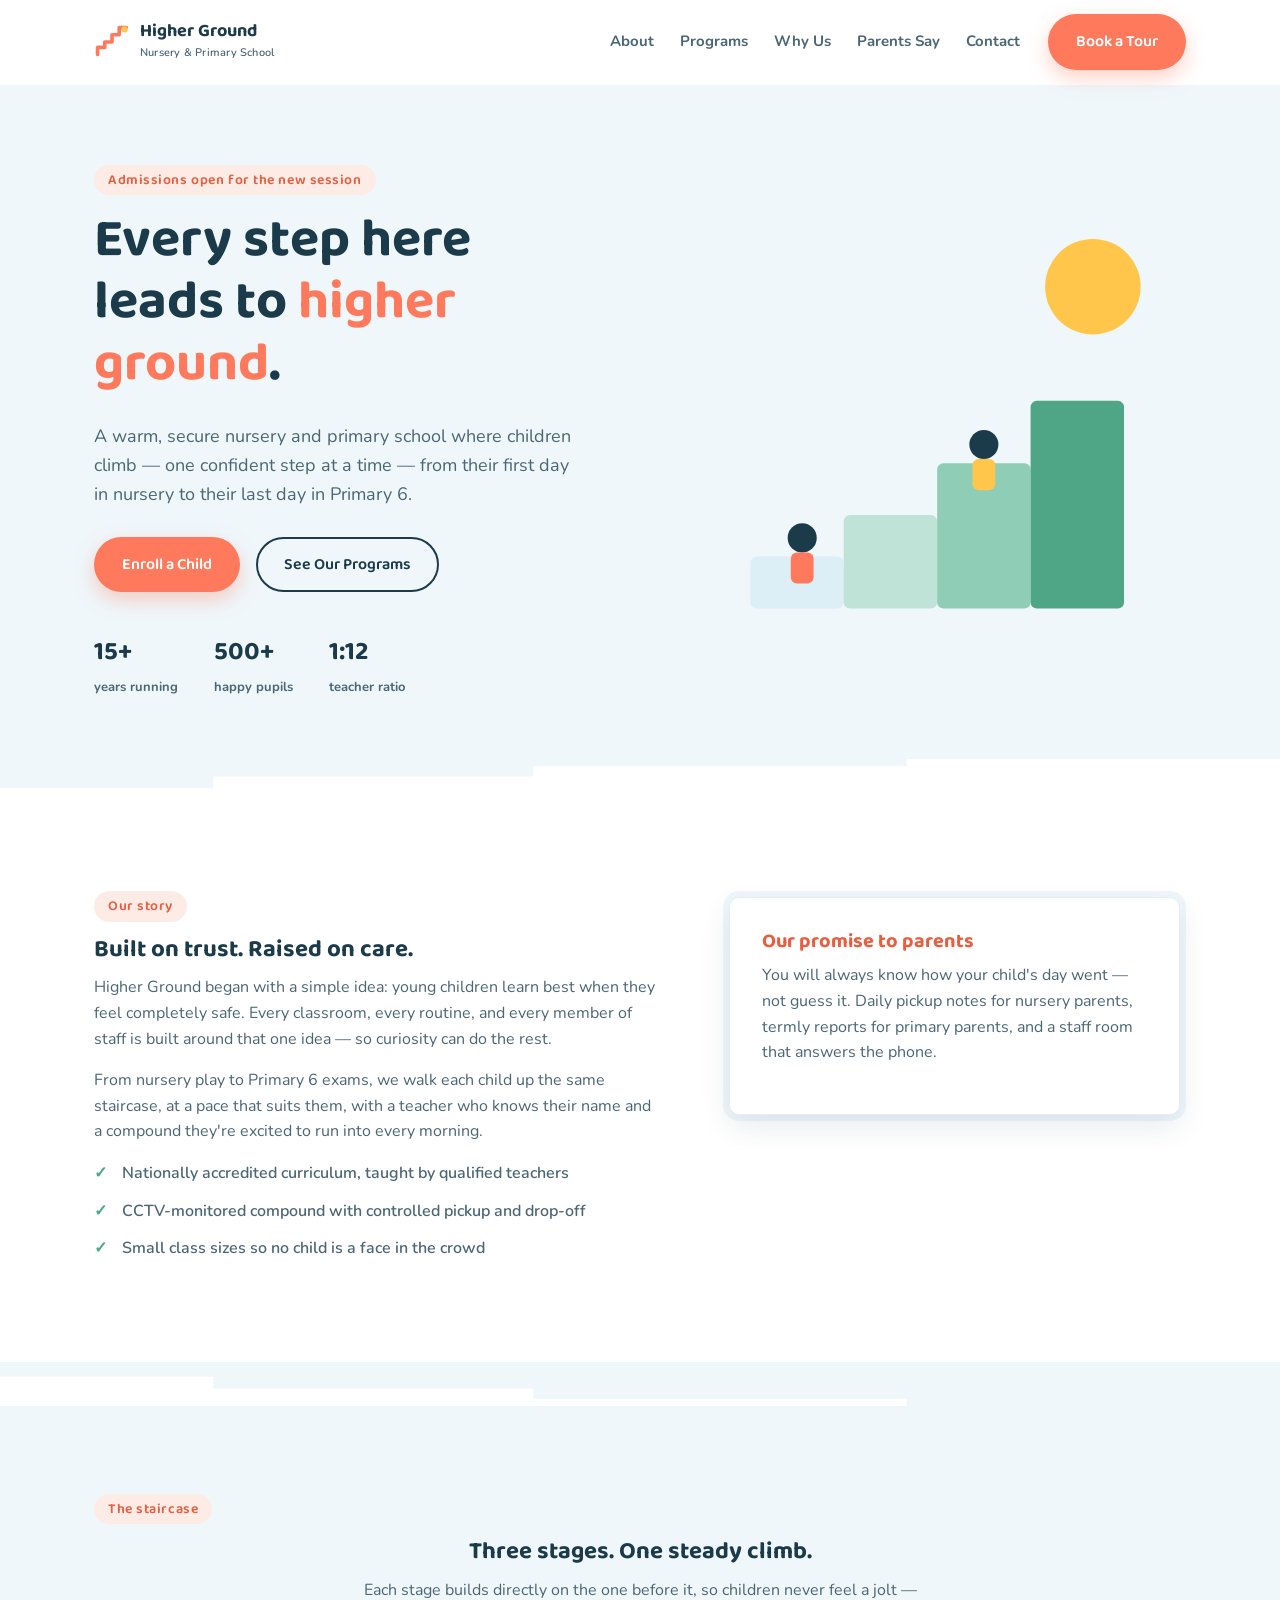
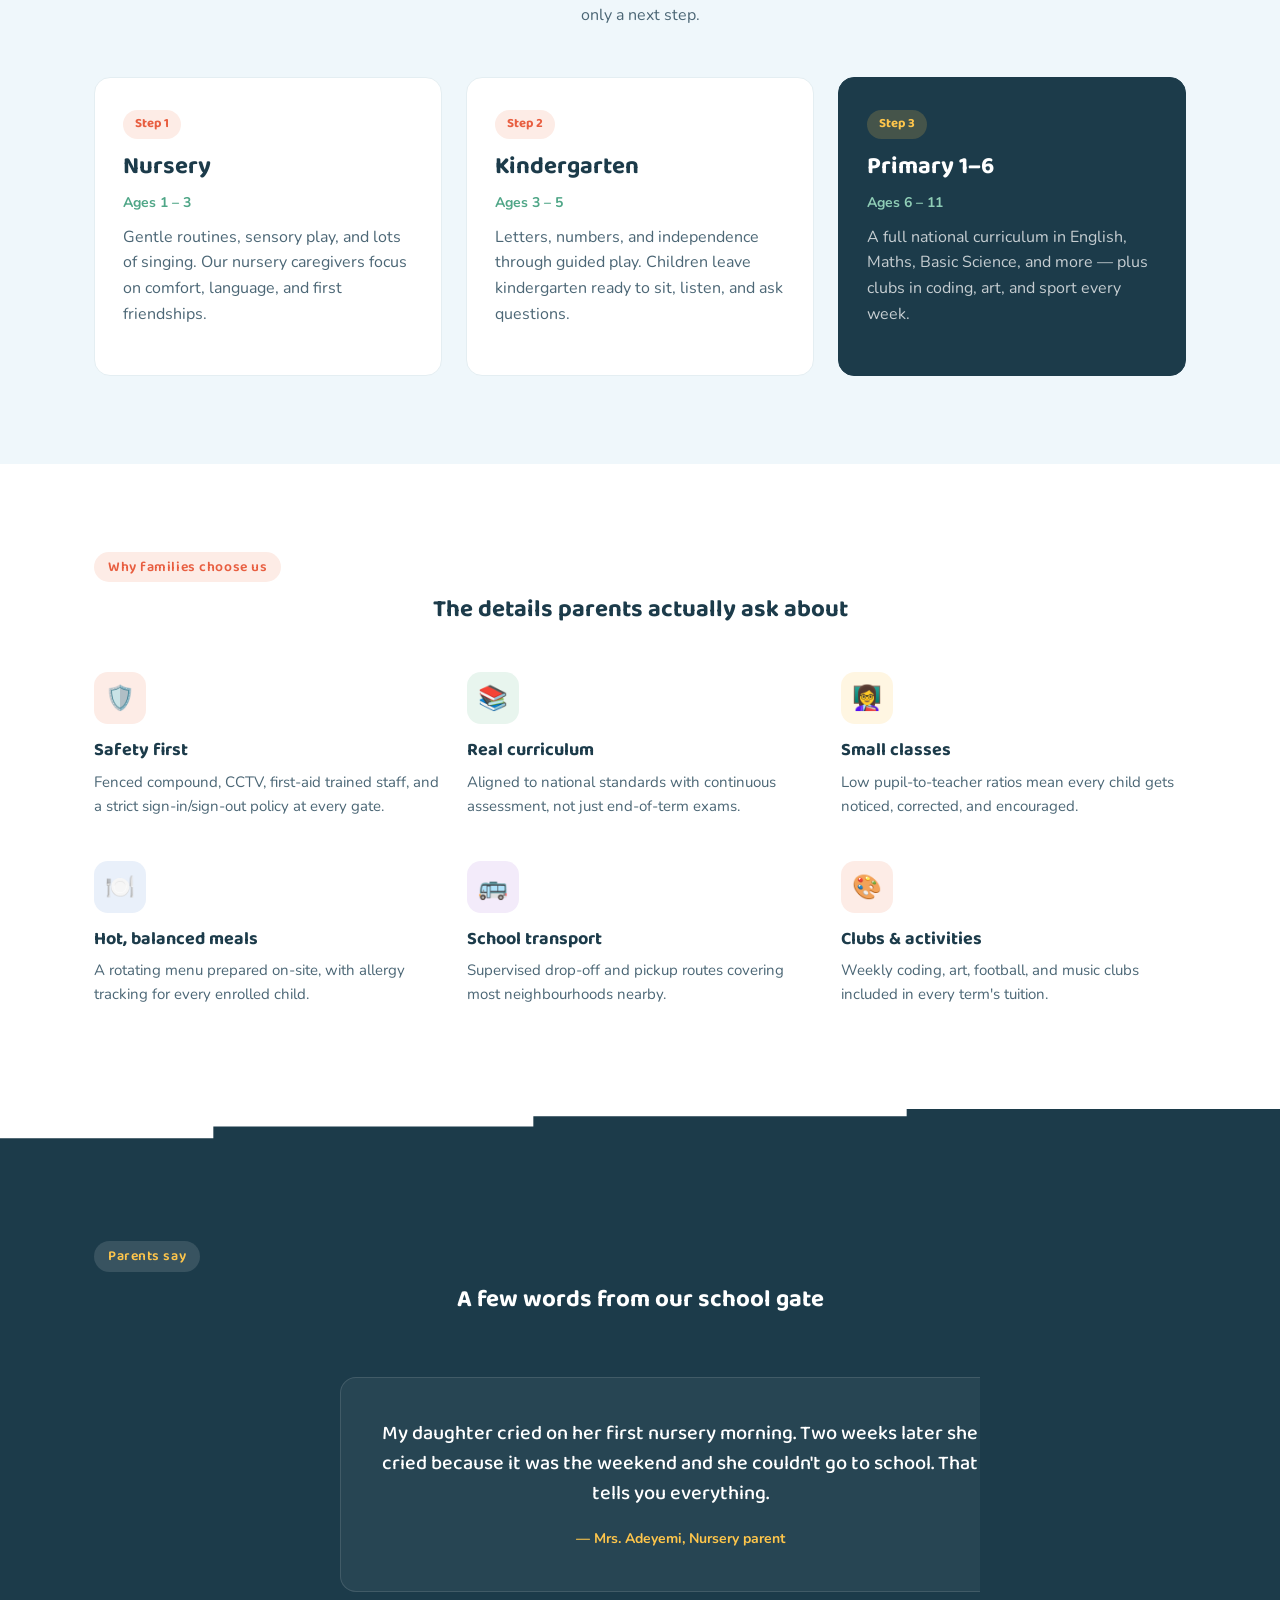
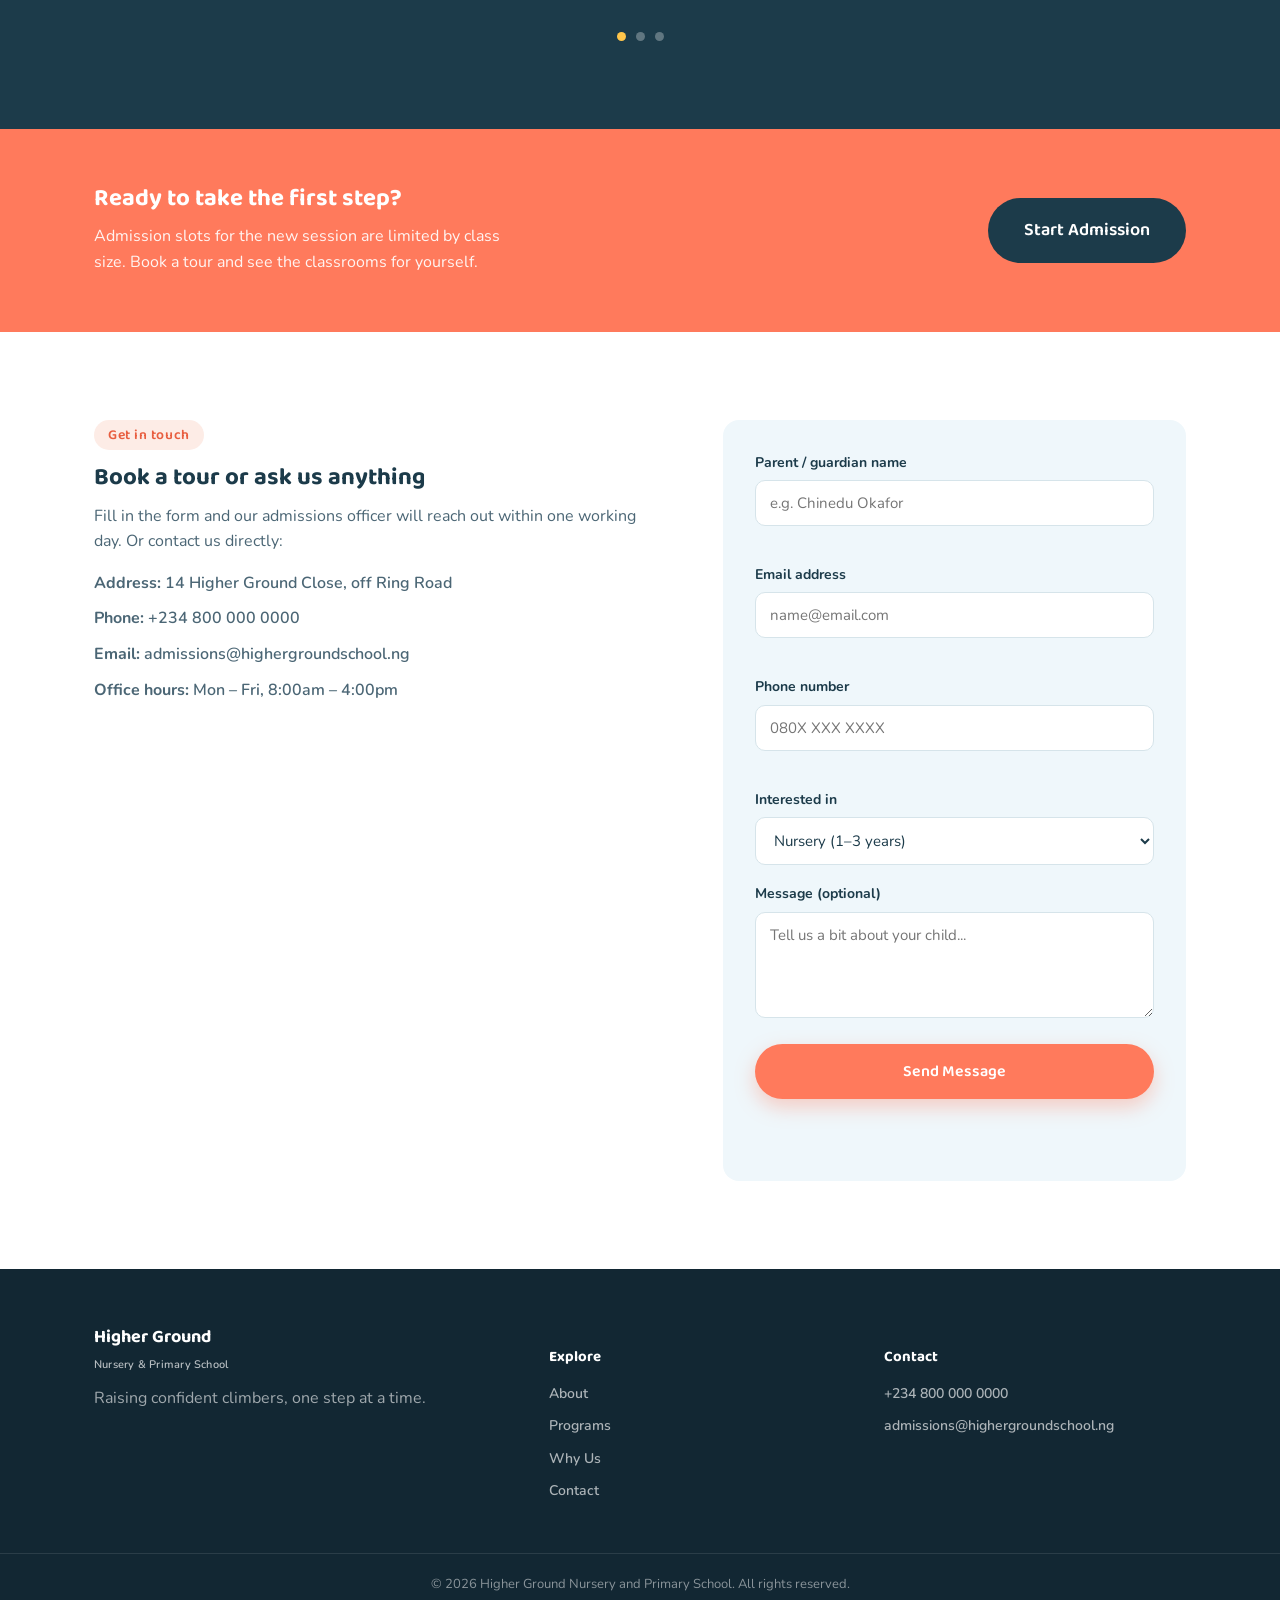
==== index.html @ 6d7d2f2a "Initial commit: Higher Ground school website" ====
<!DOCTYPE html>
<html lang="en">
<head>
<meta charset="UTF-8">
<meta name="viewport" content="width=device-width, initial-scale=1.0">
<title>Higher Ground Nursery and Primary School</title>
<link rel="preconnect" href="https://fonts.googleapis.com">
<link rel="preconnect" href="https://fonts.gstatic.com" crossorigin>
<link href="https://fonts.googleapis.com/css2?family=Baloo+2:wght@500;600;700;800&family=Nunito:wght@400;600;700;800&display=swap" rel="stylesheet">
<link rel="stylesheet" href="styles.css">
</head>
<body>

<!-- ============ NAV ============ -->
<header class="site-header" id="siteHeader">
  <div class="nav-wrap">
    <a href="#top" class="logo">
      <span class="logo-mark" aria-hidden="true">
        <svg viewBox="0 0 40 40" width="36" height="36">
          <path d="M4 34 L4 26 L12 26 L12 20 L20 20 L20 12 L28 12 L28 4 L36 4" fill="none" stroke="#FF7A5C" stroke-width="4" stroke-linecap="round" stroke-linejoin="round"/>
          <circle cx="34" cy="6" r="3.4" fill="#FFC64B"/>
        </svg>
      </span>
      <span class="logo-text">Higher Ground<br><small>Nursery &amp; Primary School</small></span>
    </a>

    <nav class="main-nav" id="mainNav">
      <a href="#about">About</a>
      <a href="#programs">Programs</a>
      <a href="#why-us">Why Us</a>
      <a href="#voices">Parents Say</a>
      <a href="#contact">Contact</a>
    </nav>

    <a href="#contact" class="btn btn-primary nav-cta">Book a Tour</a>

    <button class="menu-toggle" id="menuToggle" aria-label="Open menu" aria-expanded="false">
      <span></span><span></span><span></span>
    </button>
  </div>
</header>

<main id="top">

  <!-- ============ HERO ============ -->
  <section class="hero">
    <div class="hero-inner">
      <div class="hero-copy reveal">
        <p class="eyebrow">Admissions open for the new session</p>
        <h1>Every step here<br>leads to <span class="hl">higher ground</span>.</h1>
        <p class="hero-sub">A warm, secure nursery and primary school where children climb — one confident step at a time — from their first day in nursery to their last day in Primary 6.</p>
        <div class="hero-actions">
          <a href="#contact" class="btn btn-primary">Enroll a Child</a>
          <a href="#programs" class="btn btn-ghost">See Our Programs</a>
        </div>
        <div class="hero-trust">
          <div><strong>15+</strong><span>years running</span></div>
          <div><strong>500+</strong><span>happy pupils</span></div>
          <div><strong>1:12</strong><span>teacher ratio</span></div>
        </div>
      </div>

      <div class="hero-art reveal" aria-hidden="true">
        <svg viewBox="0 0 480 420" class="steps-illustration">
          <circle cx="390" cy="70" r="46" fill="#FFC64B"/>
          <rect x="60" y="330" width="90" height="50" rx="6" fill="#DCEEF6"/>
          <rect x="150" y="290" width="90" height="90" rx="6" fill="#BFE3D6"/>
          <rect x="240" y="240" width="90" height="140" rx="6" fill="#8FCDB6"/>
          <rect x="330" y="180" width="90" height="200" rx="6" fill="#4FA687"/>
          <circle cx="110" cy="312" r="14" fill="#1C3B4A"/>
          <rect x="99" y="326" width="22" height="30" rx="6" fill="#FF7A5C"/>
          <circle cx="285" cy="222" r="14" fill="#1C3B4A"/>
          <rect x="274" y="236" width="22" height="30" rx="6" fill="#FFC64B"/>
        </svg>
      </div>
    </div>

    <div class="step-divider" aria-hidden="true">
      <svg viewBox="0 0 1200 60" preserveAspectRatio="none"><path d="M0 60 L0 40 L200 40 L200 24 L500 24 L500 10 L850 10 L850 0 L1200 0 L1200 60 Z" fill="var(--paper)"/></svg>
    </div>
  </section>

  <!-- ============ ABOUT ============ -->
  <section id="about" class="section about">
    <div class="section-inner two-col">
      <div class="reveal">
        <p class="eyebrow">Our story</p>
        <h2>Built on trust. Raised on care.</h2>
        <p>Higher Ground began with a simple idea: young children learn best when they feel completely safe. Every classroom, every routine, and every member of staff is built around that one idea &mdash; so curiosity can do the rest.</p>
        <p>From nursery play to Primary 6 exams, we walk each child up the same staircase, at a pace that suits them, with a teacher who knows their name and a compound they're excited to run into every morning.</p>
        <ul class="check-list">
          <li>Nationally accredited curriculum, taught by qualified teachers</li>
          <li>CCTV-monitored compound with controlled pickup and drop-off</li>
          <li>Small class sizes so no child is a face in the crowd</li>
        </ul>
      </div>
      <div class="about-card reveal">
        <div class="about-card-inner">
          <h3>Our promise to parents</h3>
          <p>You will always know how your child's day went &mdash; not guess it. Daily pickup notes for nursery parents, termly reports for primary parents, and a staff room that answers the phone.</p>
        </div>
      </div>
    </div>
  </section>

  <div class="step-divider flip" aria-hidden="true">
    <svg viewBox="0 0 1200 60" preserveAspectRatio="none"><path d="M0 0 L0 20 L200 20 L200 36 L500 36 L500 50 L850 50 L850 60 L1200 60 L1200 0 Z" fill="var(--sky-tint)"/></svg>
  </div>

  <!-- ============ PROGRAMS ============ -->
  <section id="programs" class="section programs">
    <div class="section-inner">
      <p class="eyebrow center">The staircase</p>
      <h2 class="center">Three stages. One steady climb.</h2>
      <p class="section-lead center">Each stage builds directly on the one before it, so children never feel a jolt &mdash; only a next step.</p>

      <div class="program-grid">
        <article class="program-card reveal">
          <span class="step-num">Step 1</span>
          <h3>Nursery</h3>
          <p class="age-range">Ages 1 &ndash; 3</p>
          <p>Gentle routines, sensory play, and lots of singing. Our nursery caregivers focus on comfort, language, and first friendships.</p>
        </article>
        <article class="program-card reveal">
          <span class="step-num">Step 2</span>
          <h3>Kindergarten</h3>
          <p class="age-range">Ages 3 &ndash; 5</p>
          <p>Letters, numbers, and independence through guided play. Children leave kindergarten ready to sit, listen, and ask questions.</p>
        </article>
        <article class="program-card reveal featured">
          <span class="step-num">Step 3</span>
          <h3>Primary 1&ndash;6</h3>
          <p class="age-range">Ages 6 &ndash; 11</p>
          <p>A full national curriculum in English, Maths, Basic Science, and more &mdash; plus clubs in coding, art, and sport every week.</p>
        </article>
      </div>
    </div>
  </section>

  <!-- ============ WHY US ============ -->
  <section id="why-us" class="section why-us">
    <div class="section-inner">
      <p class="eyebrow center">Why families choose us</p>
      <h2 class="center">The details parents actually ask about</h2>

      <div class="feature-grid">
        <div class="feature reveal">
          <div class="feature-icon" style="background:#FDECE6;">🛡️</div>
          <h3>Safety first</h3>
          <p>Fenced compound, CCTV, first-aid trained staff, and a strict sign-in/sign-out policy at every gate.</p>
        </div>
        <div class="feature reveal">
          <div class="feature-icon" style="background:#E8F5EE;">📚</div>
          <h3>Real curriculum</h3>
          <p>Aligned to national standards with continuous assessment, not just end-of-term exams.</p>
        </div>
        <div class="feature reveal">
          <div class="feature-icon" style="background:#FFF6E2;">👩‍🏫</div>
          <h3>Small classes</h3>
          <p>Low pupil-to-teacher ratios mean every child gets noticed, corrected, and encouraged.</p>
        </div>
        <div class="feature reveal">
          <div class="feature-icon" style="background:#E9F0FA;">🍽️</div>
          <h3>Hot, balanced meals</h3>
          <p>A rotating menu prepared on-site, with allergy tracking for every enrolled child.</p>
        </div>
        <div class="feature reveal">
          <div class="feature-icon" style="background:#F3EBFA;">🚌</div>
          <h3>School transport</h3>
          <p>Supervised drop-off and pickup routes covering most neighbourhoods nearby.</p>
        </div>
        <div class="feature reveal">
          <div class="feature-icon" style="background:#FDECE6;">🎨</div>
          <h3>Clubs &amp; activities</h3>
          <p>Weekly coding, art, football, and music clubs included in every term's tuition.</p>
        </div>
      </div>
    </div>
  </section>

  <div class="step-divider" aria-hidden="true">
    <svg viewBox="0 0 1200 60" preserveAspectRatio="none"><path d="M0 60 L0 40 L200 40 L200 24 L500 24 L500 10 L850 10 L850 0 L1200 0 L1200 60 Z" fill="var(--ink)"/></svg>
  </div>

  <!-- ============ TESTIMONIALS ============ -->
  <section id="voices" class="section voices">
    <div class="section-inner">
      <p class="eyebrow center light">Parents say</p>
      <h2 class="center light">A few words from our school gate</h2>

      <div class="testimonial-slider" id="testiSlider">
        <div class="testimonial-track" id="testiTrack">
          <blockquote class="testimonial">
            <p>My daughter cried on her first nursery morning. Two weeks later she cried because it was the weekend and she couldn't go to school. That tells you everything.</p>
            <footer>&mdash; Mrs. Adeyemi, Nursery parent</footer>
          </blockquote>
          <blockquote class="testimonial">
            <p>The teachers actually call you back. When my son was struggling with Maths, they flagged it before I even noticed on the report card.</p>
            <footer>&mdash; Mr. Okafor, Primary 4 parent</footer>
          </blockquote>
          <blockquote class="testimonial">
            <p>We moved him from a bigger school and the difference was immediate &mdash; smaller classes really do mean he's not just a number here.</p>
            <footer>&mdash; Mrs. Bello, Primary 2 parent</footer>
          </blockquote>
        </div>
        <div class="testi-dots" id="testiDots"></div>
      </div>
    </div>
  </section>

  <!-- ============ ADMISSIONS CTA ============ -->
  <section class="cta-banner">
    <div class="section-inner cta-inner">
      <div>
        <h2>Ready to take the first step?</h2>
        <p>Admission slots for the new session are limited by class size. Book a tour and see the classrooms for yourself.</p>
      </div>
      <a href="#contact" class="btn btn-primary btn-lg">Start Admission</a>
    </div>
  </section>

  <!-- ============ CONTACT ============ -->
  <section id="contact" class="section contact">
    <div class="section-inner two-col">
      <div class="reveal">
        <p class="eyebrow">Get in touch</p>
        <h2>Book a tour or ask us anything</h2>
        <p>Fill in the form and our admissions officer will reach out within one working day. Or contact us directly:</p>
        <ul class="contact-details">
          <li><strong>Address:</strong> 14 Higher Ground Close, off Ring Road</li>
          <li><strong>Phone:</strong> +234 800 000 0000</li>
          <li><strong>Email:</strong> admissions@highergroundschool.ng</li>
          <li><strong>Office hours:</strong> Mon &ndash; Fri, 8:00am &ndash; 4:00pm</li>
        </ul>
      </div>

      <form class="contact-form reveal" id="contactForm" novalidate>
        <div class="form-row">
          <label for="parentName">Parent / guardian name</label>
          <input type="text" id="parentName" name="parentName" placeholder="e.g. Chinedu Okafor" required>
          <span class="error-msg" id="err-parentName"></span>
        </div>
        <div class="form-row">
          <label for="email">Email address</label>
          <input type="email" id="email" name="email" placeholder="name@email.com" required>
          <span class="error-msg" id="err-email"></span>
        </div>
        <div class="form-row">
          <label for="phone">Phone number</label>
          <input type="tel" id="phone" name="phone" placeholder="080X XXX XXXX" required>
          <span class="error-msg" id="err-phone"></span>
        </div>
        <div class="form-row">
          <label for="stage">Interested in</label>
          <select id="stage" name="stage">
            <option value="Nursery">Nursery (1&ndash;3 years)</option>
            <option value="Kindergarten">Kindergarten (3&ndash;5 years)</option>
            <option value="Primary">Primary 1&ndash;6</option>
          </select>
        </div>
        <div class="form-row">
          <label for="message">Message (optional)</label>
          <textarea id="message" name="message" rows="4" placeholder="Tell us a bit about your child..."></textarea>
        </div>
        <button type="submit" class="btn btn-primary btn-block">Send Message</button>
        <p class="form-success" id="formSuccess" role="status" aria-live="polite"></p>
      </form>
    </div>
  </section>

</main>

<!-- ============ FOOTER ============ -->
<footer class="site-footer">
  <div class="section-inner footer-inner">
    <div class="footer-brand">
      <span class="logo-text light">Higher Ground<br><small>Nursery &amp; Primary School</small></span>
      <p>Raising confident climbers, one step at a time.</p>
    </div>
    <div class="footer-links">
      <h4>Explore</h4>
      <a href="#about">About</a>
      <a href="#programs">Programs</a>
      <a href="#why-us">Why Us</a>
      <a href="#contact">Contact</a>
    </div>
    <div class="footer-links">
      <h4>Contact</h4>
      <a href="tel:+2348000000000">+234 800 000 0000</a>
      <a href="mailto:admissions@highergroundschool.ng">admissions@highergroundschool.ng</a>
    </div>
  </div>
  <div class="footer-bottom">&copy; <span id="year"></span> Higher Ground Nursery and Primary School. All rights reserved.</div>
</footer>

<button class="back-to-top" id="backToTop" aria-label="Back to top">↑</button>

<script src="script.js"></script>
</body>
</html>
---- styles.css ----
/* ===== Tokens ===== */
:root{
  --sky-tint:#EFF7FB;
  --paper:#FFFFFF;
  --ink:#1C3B4A;
  --ink-soft:#4B6675;
  --sun:#FFC64B;
  --coral:#FF7A5C;
  --coral-dark:#E85E40;
  --leaf:#4FA687;
  --leaf-soft:#8FCDB6;
  --radius:16px;
  --radius-sm:10px;
  --shadow:0 12px 30px rgba(28,59,74,0.10);
  --font-display:'Baloo 2', sans-serif;
  --font-body:'Nunito', sans-serif;
  --max:1140px;
}

*{box-sizing:border-box;}
html{scroll-behavior:smooth;}
body{
  margin:0;
  font-family:var(--font-body);
  color:var(--ink);
  background:var(--paper);
  line-height:1.6;
}
img,svg{display:block;max-width:100%;}
h1,h2,h3{font-family:var(--font-display);line-height:1.15;margin:0 0 .5em;font-weight:700;}
p{margin:0 0 1em;color:var(--ink-soft);}
a{color:inherit;text-decoration:none;}
ul{padding:0;margin:0;list-style:none;}

.section-inner{max-width:var(--max);margin:0 auto;padding:0 24px;}
.section{padding:88px 0;}
.two-col{display:grid;grid-template-columns:1.1fr .9fr;gap:64px;align-items:start;}
.center{text-align:center;margin-left:auto;margin-right:auto;}
.section-lead{max-width:560px;}

.eyebrow{
  display:inline-block;
  font-family:var(--font-display);
  font-weight:600;
  font-size:14px;
  letter-spacing:.04em;
  color:var(--coral-dark);
  background:#FDECE6;
  padding:4px 14px;
  border-radius:999px;
  margin-bottom:14px;
}
.eyebrow.light{background:rgba(255,255,255,0.12);color:var(--sun);}

/* ===== Buttons ===== */
.btn{
  display:inline-flex;align-items:center;justify-content:center;
  font-family:var(--font-display);font-weight:600;font-size:16px;
  padding:13px 26px;border-radius:999px;border:2px solid transparent;
  cursor:pointer;transition:transform .15s ease, box-shadow .15s ease, background .15s ease;
}
.btn:hover{transform:translateY(-2px);}
.btn-primary{background:var(--coral);color:#fff;box-shadow:0 8px 20px rgba(255,122,92,0.35);}
.btn-primary:hover{background:var(--coral-dark);}
.btn-ghost{background:transparent;border-color:var(--ink);color:var(--ink);}
.btn-ghost:hover{background:var(--ink);color:#fff;}
.btn-lg{padding:16px 34px;font-size:18px;}
.btn-block{width:100%;}

/* ===== Header ===== */
.site-header{
  position:sticky;top:0;z-index:50;
  background:rgba(255,255,255,0.9);
  backdrop-filter:blur(8px);
  border-bottom:1px solid transparent;
  transition:box-shadow .2s ease, border-color .2s ease;
}
.site-header.scrolled{box-shadow:0 4px 20px rgba(28,59,74,0.08);border-bottom-color:#EAEFF2;}
.nav-wrap{
  max-width:var(--max);margin:0 auto;padding:14px 24px;
  display:flex;align-items:center;gap:28px;
}
.logo{display:flex;align-items:center;gap:10px;margin-right:auto;}
.logo-text{font-family:var(--font-display);font-weight:700;font-size:18px;line-height:1.1;color:var(--ink);}
.logo-text small{font-family:var(--font-body);font-weight:600;font-size:11px;color:var(--ink-soft);letter-spacing:.02em;}
.logo-text.light{color:#fff;}
.logo-text.light small{color:rgba(255,255,255,0.7);}

.main-nav{display:flex;gap:26px;}
.main-nav a{font-weight:700;font-size:15px;color:var(--ink-soft);padding:6px 0;border-bottom:2px solid transparent;transition:color .15s, border-color .15s;}
.main-nav a:hover{color:var(--coral);border-color:var(--coral);}
.nav-cta{white-space:nowrap;}

.menu-toggle{display:none;flex-direction:column;gap:5px;background:none;border:none;cursor:pointer;padding:8px;}
.menu-toggle span{width:24px;height:2.5px;background:var(--ink);border-radius:2px;transition:transform .2s ease, opacity .2s ease;}

/* ===== Hero ===== */
.hero{background:var(--sky-tint);position:relative;overflow:hidden;}
.hero-inner{
  max-width:var(--max);margin:0 auto;padding:80px 24px 60px;
  display:grid;grid-template-columns:1fr .9fr;gap:40px;align-items:center;
}
.hero h1{font-size:clamp(32px,4.6vw,54px);color:var(--ink);}
.hl{color:var(--coral);}
.hero-sub{font-size:18px;max-width:480px;}
.hero-actions{display:flex;gap:16px;flex-wrap:wrap;margin:28px 0 40px;}
.hero-trust{display:flex;gap:36px;}
.hero-trust strong{display:block;font-family:var(--font-display);font-size:26px;color:var(--ink);}
.hero-trust span{font-size:13px;color:var(--ink-soft);font-weight:700;}
.steps-illustration{width:100%;height:auto;}

.step-divider{line-height:0;}
.step-divider svg{width:100%;height:44px;display:block;}
.step-divider.flip{transform:scaleY(1);}

/* ===== About ===== */
.check-list li{position:relative;padding-left:28px;margin-bottom:12px;color:var(--ink-soft);font-weight:600;}
.check-list li::before{content:"✓";position:absolute;left:0;top:0;color:var(--leaf);font-weight:800;}
.about-card{background:var(--sky-tint);border-radius:var(--radius);padding:6px;}
.about-card-inner{background:var(--paper);border:1px solid #E4EEF2;border-radius:calc(var(--radius) - 6px);padding:32px;box-shadow:var(--shadow);}
.about-card-inner h3{color:var(--coral-dark);font-size:20px;}

/* ===== Programs ===== */
.programs{background:var(--sky-tint);}
.program-grid{display:grid;grid-template-columns:repeat(3,1fr);gap:24px;margin-top:48px;}
.program-card{
  background:var(--paper);border-radius:var(--radius);padding:32px 28px;
  border:1px solid #E4EEF2;transition:transform .2s ease, box-shadow .2s ease;
}
.program-card:hover{transform:translateY(-6px);box-shadow:var(--shadow);}
.program-card.featured{background:var(--ink);border-color:var(--ink);}
.program-card.featured h3,.program-card.featured .step-num{color:#fff;}
.program-card.featured p{color:rgba(255,255,255,0.75);}
.step-num{
  display:inline-block;font-family:var(--font-display);font-weight:700;font-size:13px;
  color:var(--coral-dark);background:#FDECE6;padding:4px 12px;border-radius:999px;margin-bottom:14px;
}
.program-card.featured .step-num{background:rgba(255,198,75,0.18);color:var(--sun);}
.program-card h3{font-size:24px;}
.age-range{font-weight:700;color:var(--leaf);font-size:14px;margin-bottom:10px;}
.program-card.featured .age-range{color:var(--leaf-soft);}

/* ===== Why us ===== */
.feature-grid{display:grid;grid-template-columns:repeat(3,1fr);gap:28px;margin-top:48px;}
.feature{text-align:left;}
.feature-icon{width:52px;height:52px;border-radius:14px;display:flex;align-items:center;justify-content:center;font-size:24px;margin-bottom:16px;}
.feature h3{font-size:18px;}
.feature p{font-size:15px;}

/* ===== Voices (testimonials) ===== */
.voices{background:var(--ink);}
.voices p, .voices h2{color:#fff;}
.testimonial-slider{max-width:680px;margin:48px auto 0;overflow:hidden;}
.testimonial-track{display:flex;transition:transform .45s ease;}
.testimonial{
  min-width:100%;box-sizing:border-box;
  background:rgba(255,255,255,0.05);border:1px solid rgba(255,255,255,0.12);
  border-radius:var(--radius);padding:40px;text-align:center;
}
.testimonial p{font-family:var(--font-display);font-weight:500;font-size:20px;color:#fff;line-height:1.5;}
.testimonial footer{color:var(--sun);font-weight:700;font-size:14px;}
.testi-dots{display:flex;justify-content:center;gap:10px;margin-top:24px;}
.testi-dots button{width:9px;height:9px;border-radius:50%;border:none;background:rgba(255,255,255,0.3);cursor:pointer;padding:0;}
.testi-dots button.active{background:var(--sun);}

/* ===== CTA banner ===== */
.cta-banner{background:var(--coral);}
.cta-inner{display:flex;align-items:center;justify-content:space-between;gap:24px;flex-wrap:wrap;padding:56px 24px;}
.cta-inner h2,.cta-inner p{color:#fff;}
.cta-inner p{margin:0;max-width:420px;opacity:.92;}
.cta-banner .btn-primary{background:var(--ink);box-shadow:none;}
.cta-banner .btn-primary:hover{background:#0f2530;}

/* ===== Contact ===== */
.contact-details li{margin-bottom:10px;color:var(--ink-soft);font-weight:600;}
.contact-form{background:var(--sky-tint);border-radius:var(--radius);padding:32px;}
.form-row{margin-bottom:18px;}
.form-row label{display:block;font-weight:700;font-size:14px;margin-bottom:6px;}
.form-row input,.form-row select,.form-row textarea{
  width:100%;padding:12px 14px;border-radius:var(--radius-sm);border:1.5px solid #D6E4EA;
  font-family:var(--font-body);font-size:15px;background:#fff;color:var(--ink);
}
.form-row input:focus,.form-row select:focus,.form-row textarea:focus{outline:none;border-color:var(--coral);}
.form-row input.invalid,.form-row textarea.invalid{border-color:#E24B4A;}
.error-msg{display:block;color:#E24B4A;font-size:13px;font-weight:700;margin-top:4px;min-height:16px;}
.form-success{margin-top:14px;font-weight:700;color:var(--leaf);text-align:center;min-height:20px;}

/* ===== Footer ===== */
.site-footer{background:#122733;color:rgba(255,255,255,0.85);padding:56px 0 0;}
.footer-inner{display:grid;grid-template-columns:1.4fr 1fr 1fr;gap:32px;padding-bottom:40px;}
.footer-brand p{color:rgba(255,255,255,0.6);margin-top:10px;}
.footer-links h4{font-family:var(--font-display);color:#fff;font-size:15px;margin-bottom:14px;}
.footer-links a{display:block;color:rgba(255,255,255,0.65);margin-bottom:10px;font-weight:600;font-size:14px;}
.footer-links a:hover{color:var(--sun);}
.footer-bottom{border-top:1px solid rgba(255,255,255,0.1);text-align:center;padding:20px;font-size:13px;color:rgba(255,255,255,0.5);}

/* ===== Back to top ===== */
.back-to-top{
  position:fixed;right:24px;bottom:24px;width:46px;height:46px;border-radius:50%;
  background:var(--ink);color:#fff;border:none;font-size:18px;cursor:pointer;
  opacity:0;visibility:hidden;transform:translateY(10px);
  transition:opacity .2s ease, transform .2s ease, visibility .2s ease;
  box-shadow:var(--shadow);z-index:40;
}
.back-to-top.visible{opacity:1;visibility:visible;transform:translateY(0);}

/* ===== Reveal on scroll ===== */
.reveal{opacity:0;transform:translateY(18px);transition:opacity .6s ease, transform .6s ease;}
.reveal.in{opacity:1;transform:translateY(0);}

/* ===== Responsive ===== */
@media (max-width:900px){
  .main-nav{
    position:fixed;top:70px;left:0;right:0;background:var(--paper);
    flex-direction:column;padding:20px 24px;gap:0;
    box-shadow:0 12px 20px rgba(28,59,74,0.1);
    transform:translateY(-130%);transition:transform .25s ease;
  }
  .main-nav.open{transform:translateY(0);}
  .main-nav a{padding:14px 0;border-bottom:1px solid #EEF3F5;width:100%;}
  .menu-toggle{display:flex;}
  .nav-cta{display:none;}
  .hero-inner,.two-col{grid-template-columns:1fr;}
  .hero-art{order:-1;max-width:320px;margin:0 auto;}
  .program-grid,.feature-grid{grid-template-columns:1fr;}
  .footer-inner{grid-template-columns:1fr;}
  .section{padding:64px 0;}
}

@media (prefers-reduced-motion: reduce){
  *{transition:none !important; scroll-behavior:auto !important;}
}
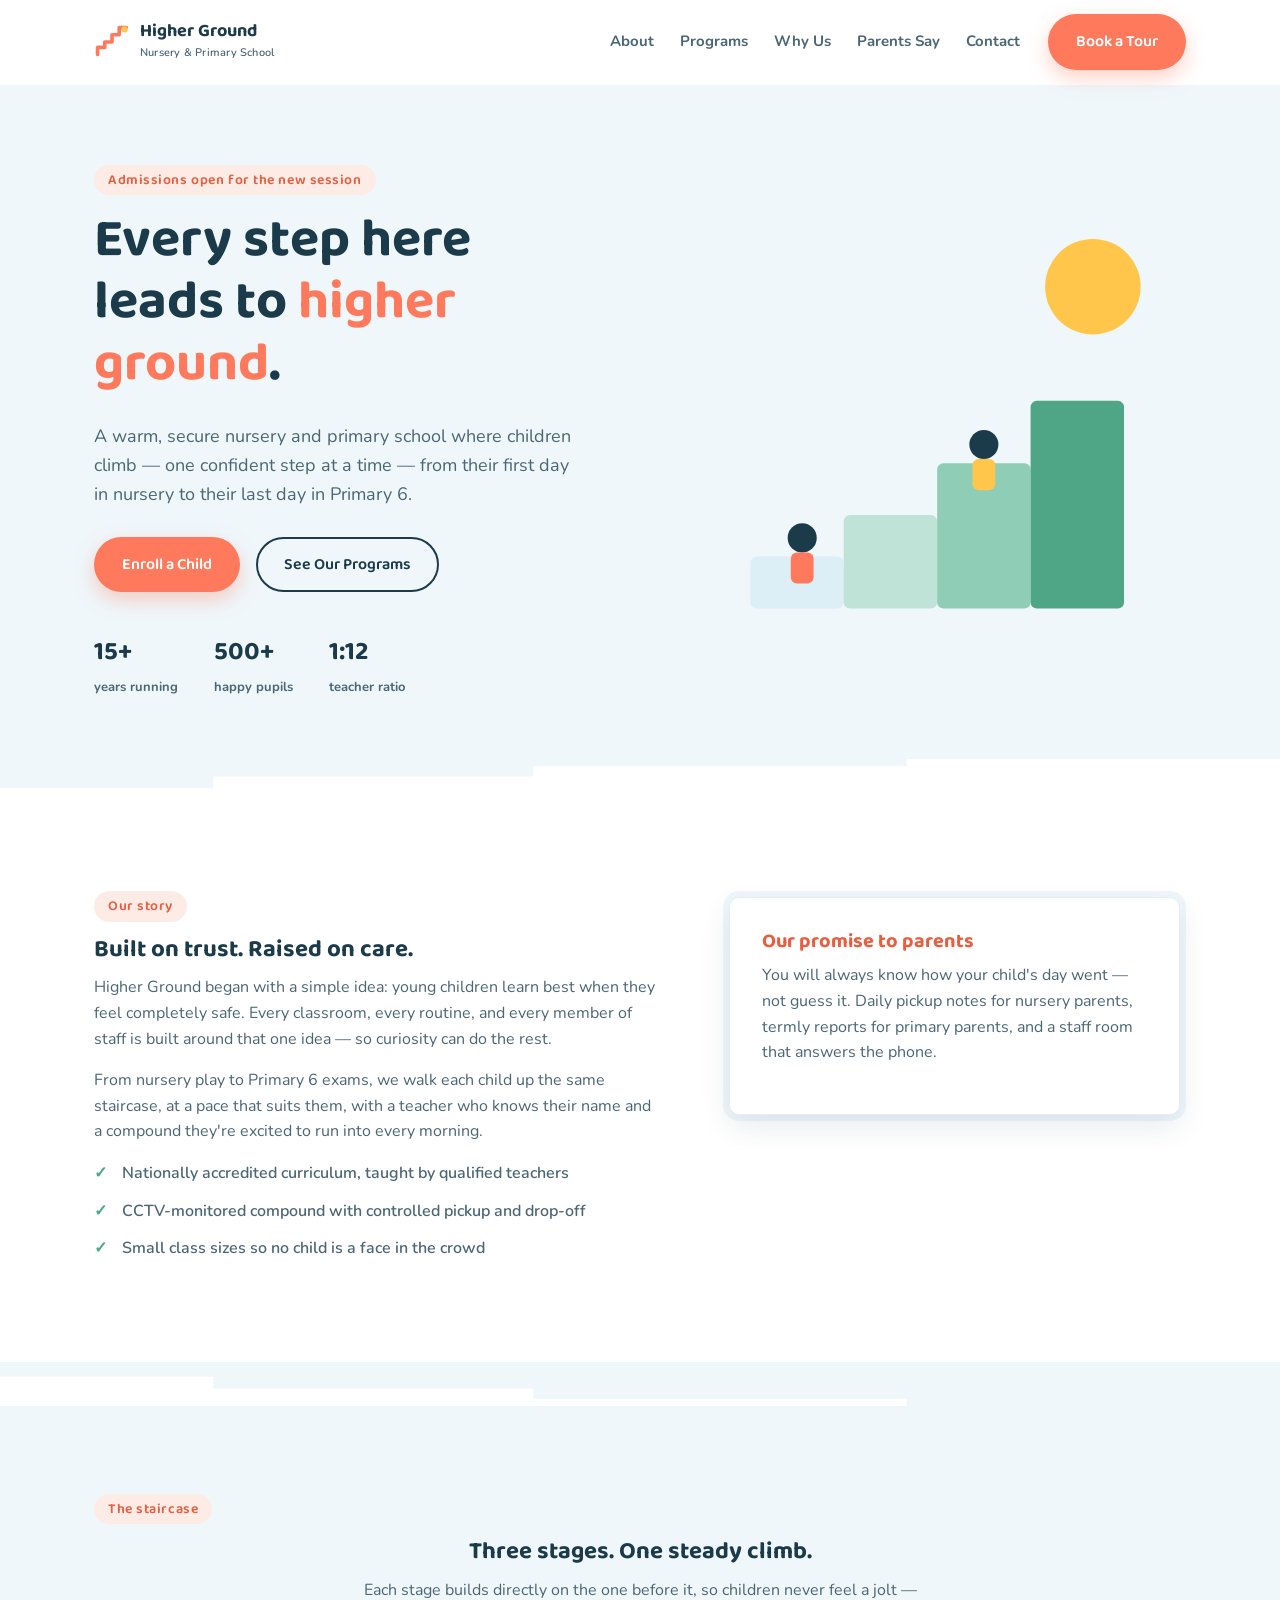
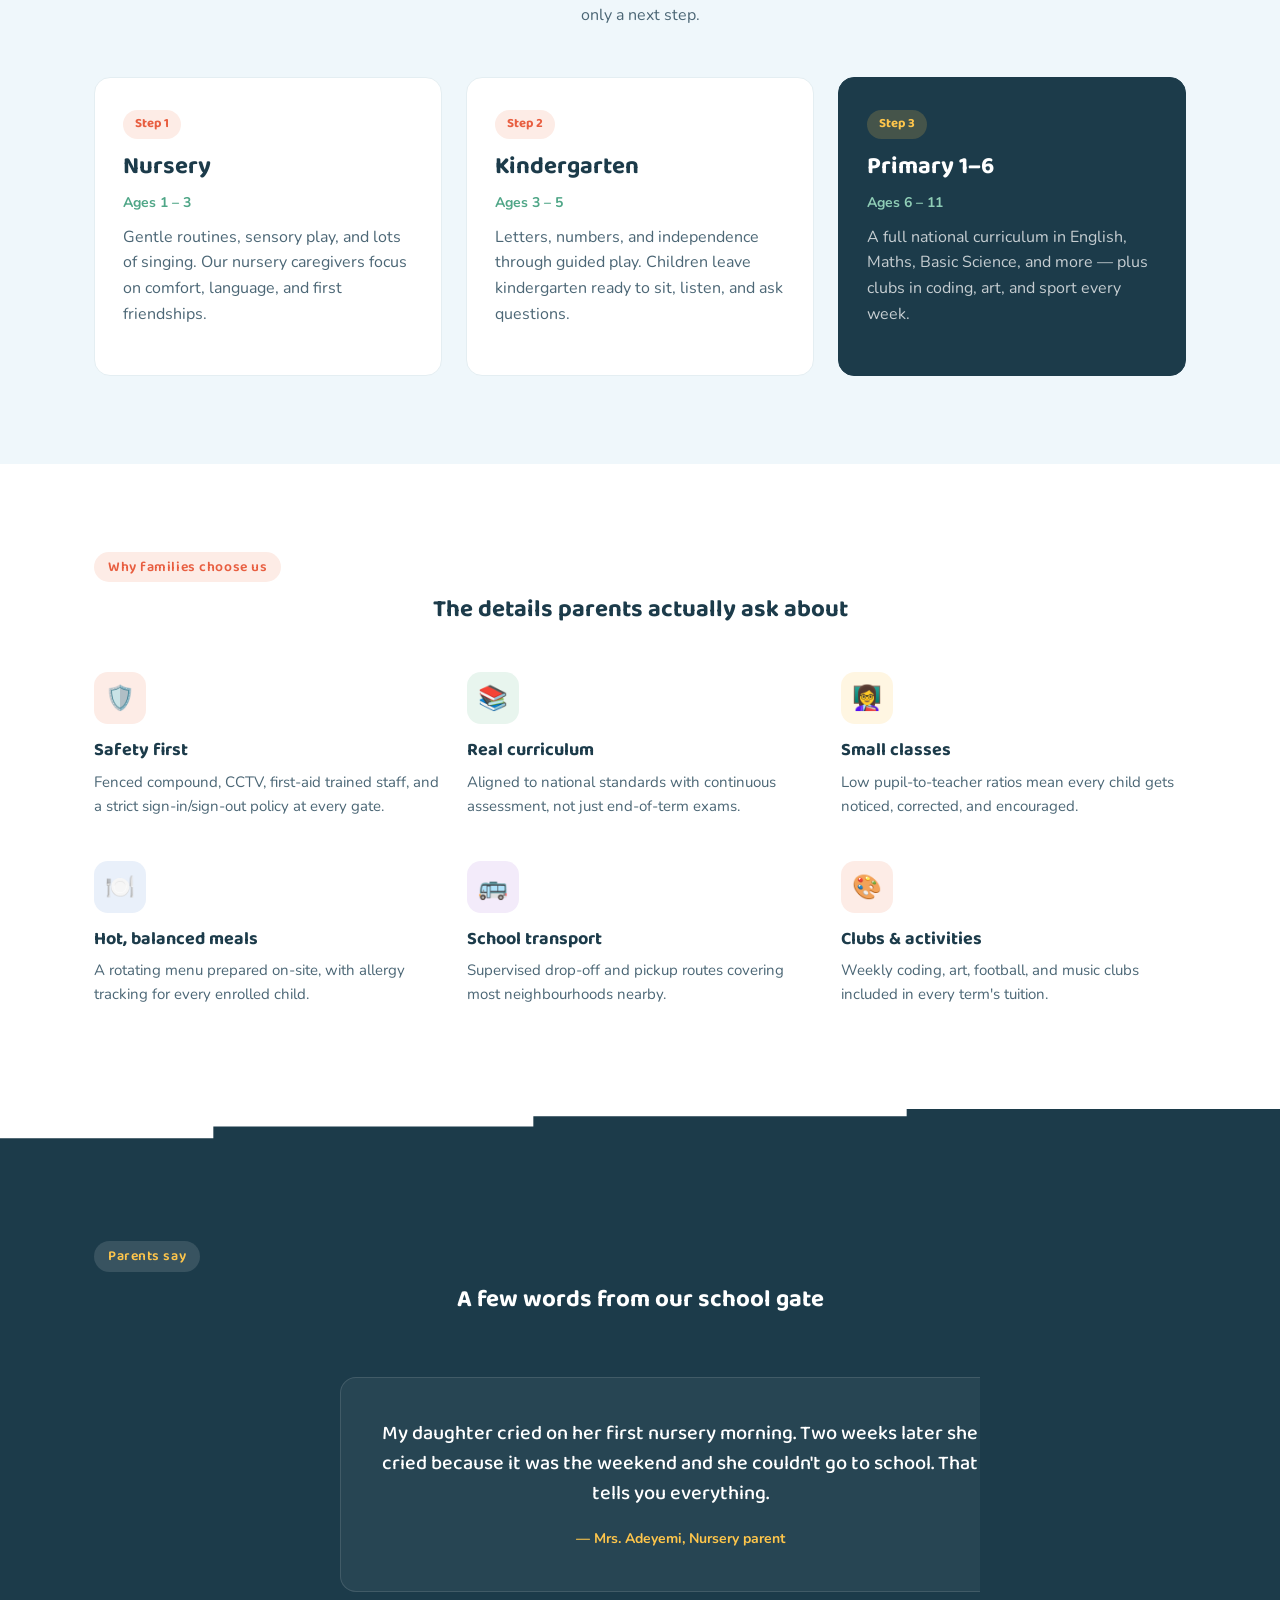
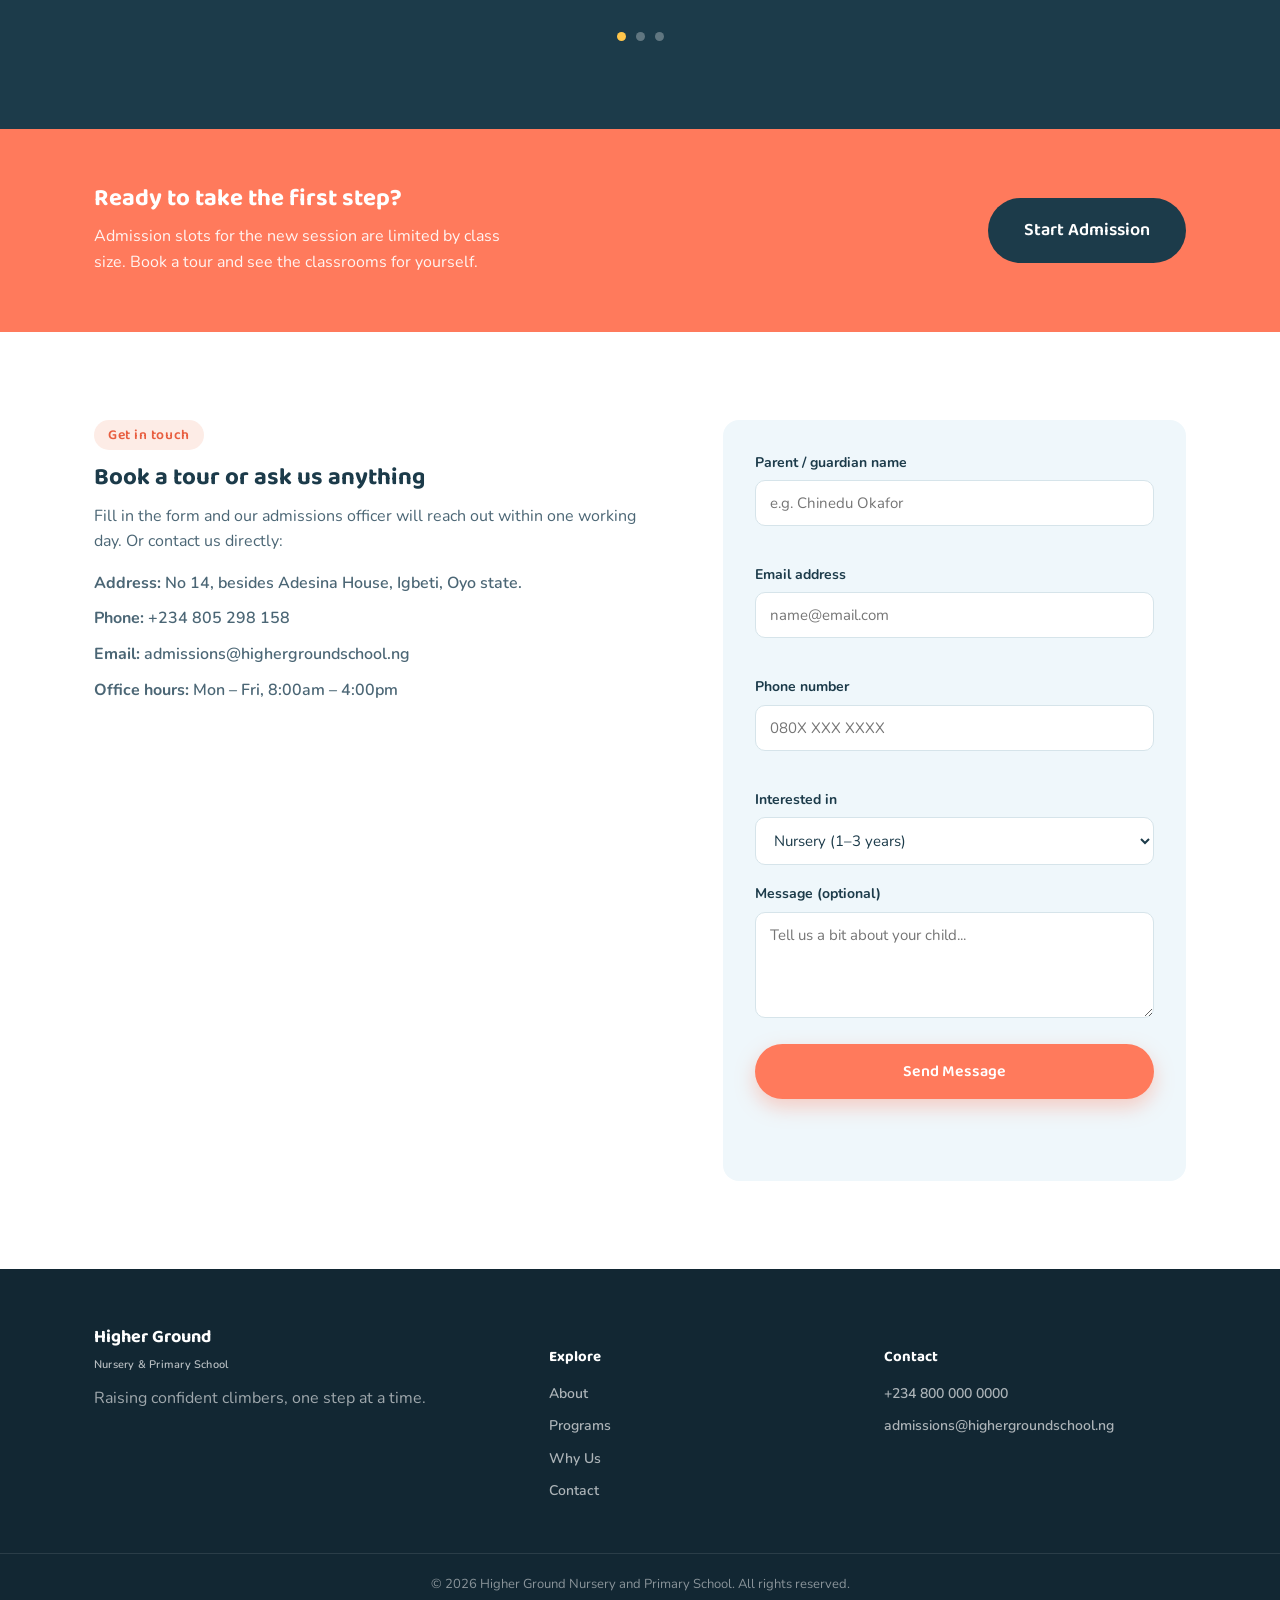
==== commit 9a0be6a0: "update" ====
--- a/index.html
+++ b/index.html
@@ -227,8 +227,8 @@
         <h2>Book a tour or ask us anything</h2>
         <p>Fill in the form and our admissions officer will reach out within one working day. Or contact us directly:</p>
         <ul class="contact-details">
-          <li><strong>Address:</strong> 14 Higher Ground Close, off Ring Road</li>
-          <li><strong>Phone:</strong> +234 800 000 0000</li>
+          <li><strong>Address:</strong> No 14, besides Adesina House, Igbeti, Oyo state.</li>
+          <li><strong>Phone:</strong> +234 805 298 158</li>
           <li><strong>Email:</strong> admissions@highergroundschool.ng</li>
           <li><strong>Office hours:</strong> Mon &ndash; Fri, 8:00am &ndash; 4:00pm</li>
         </ul>
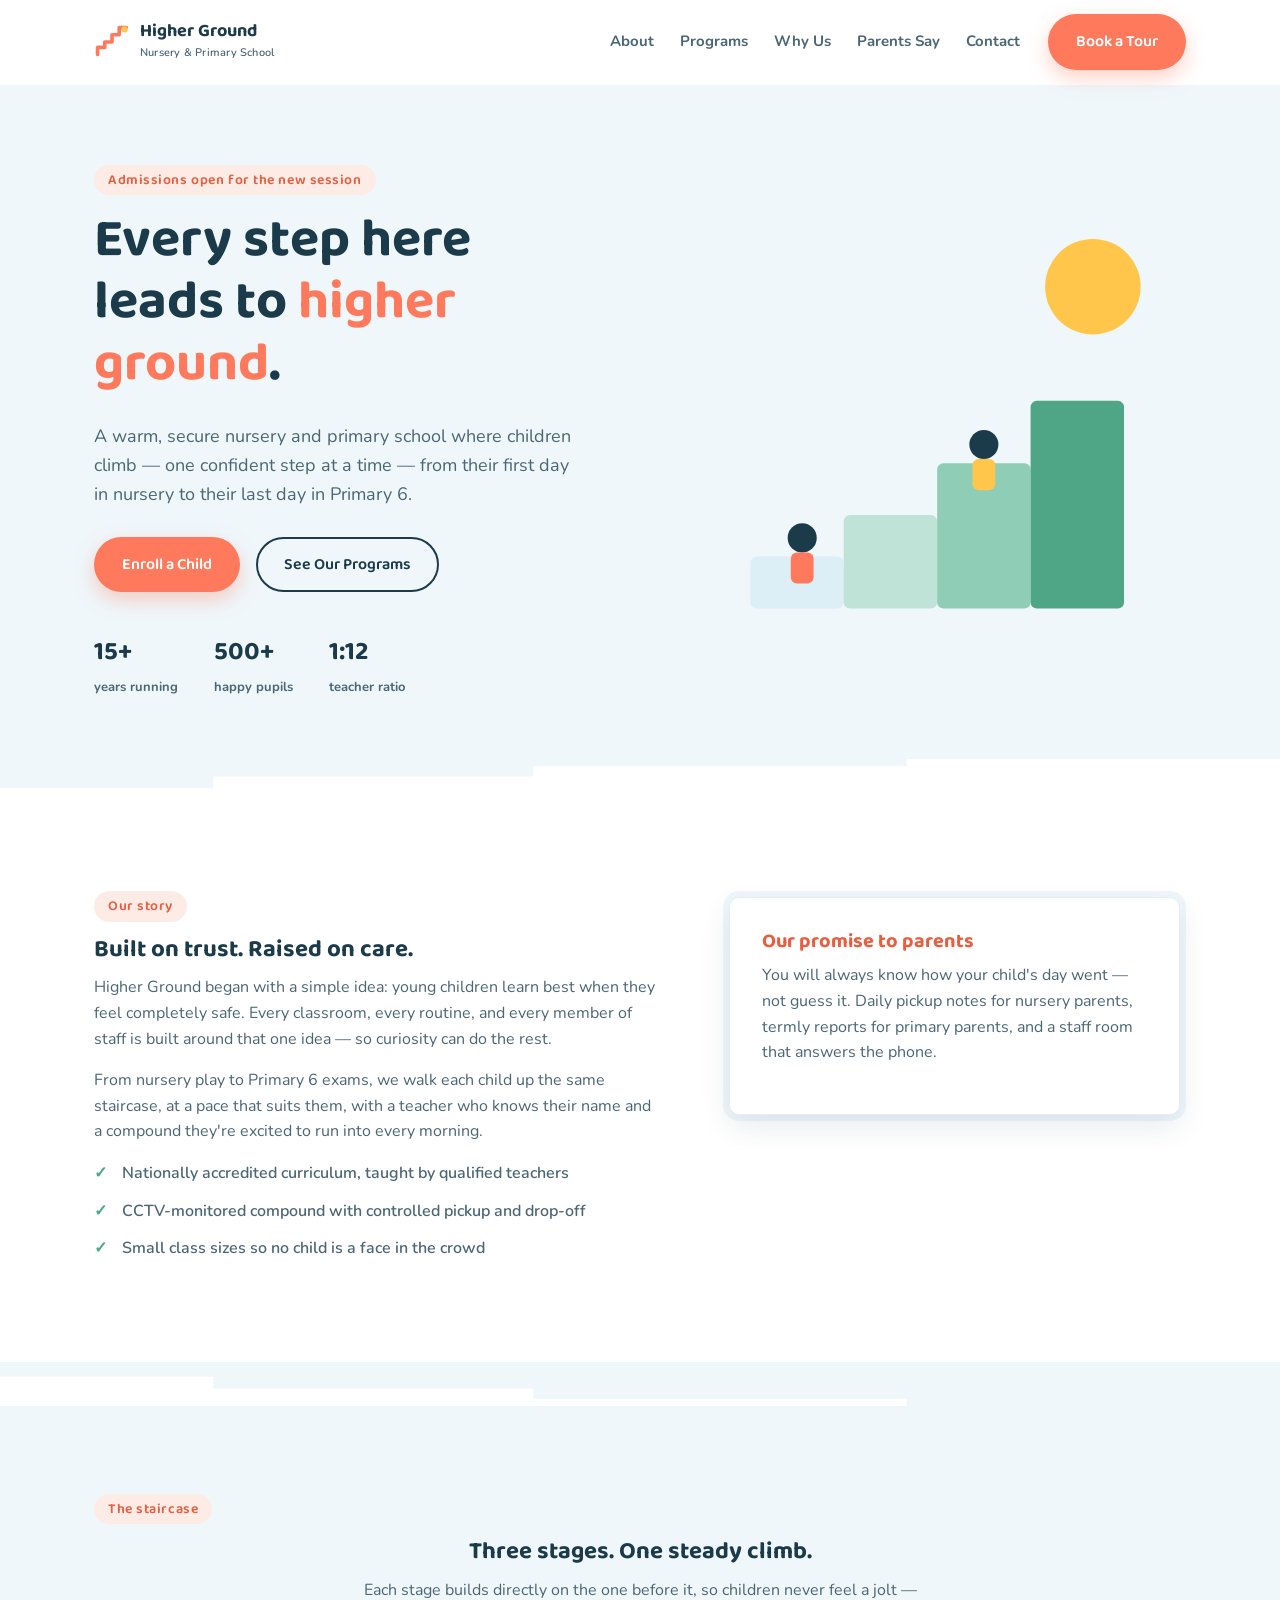
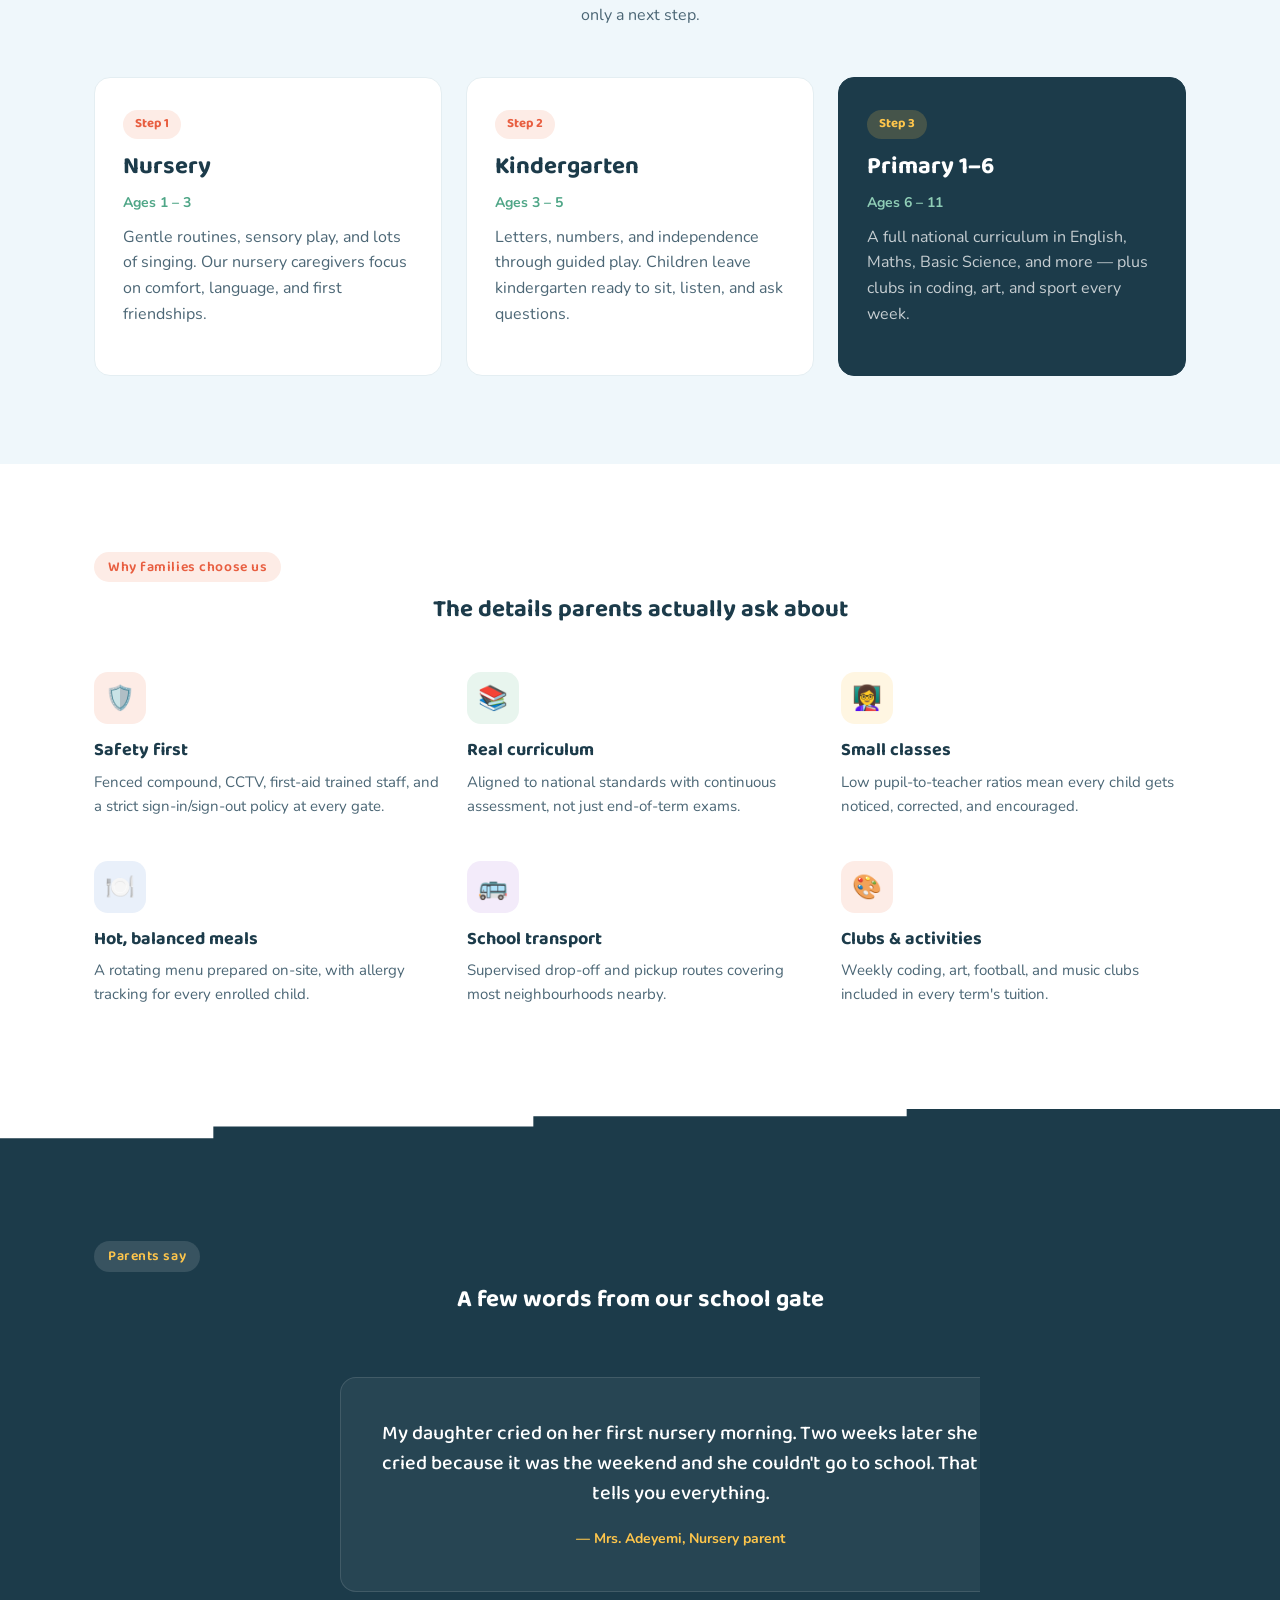
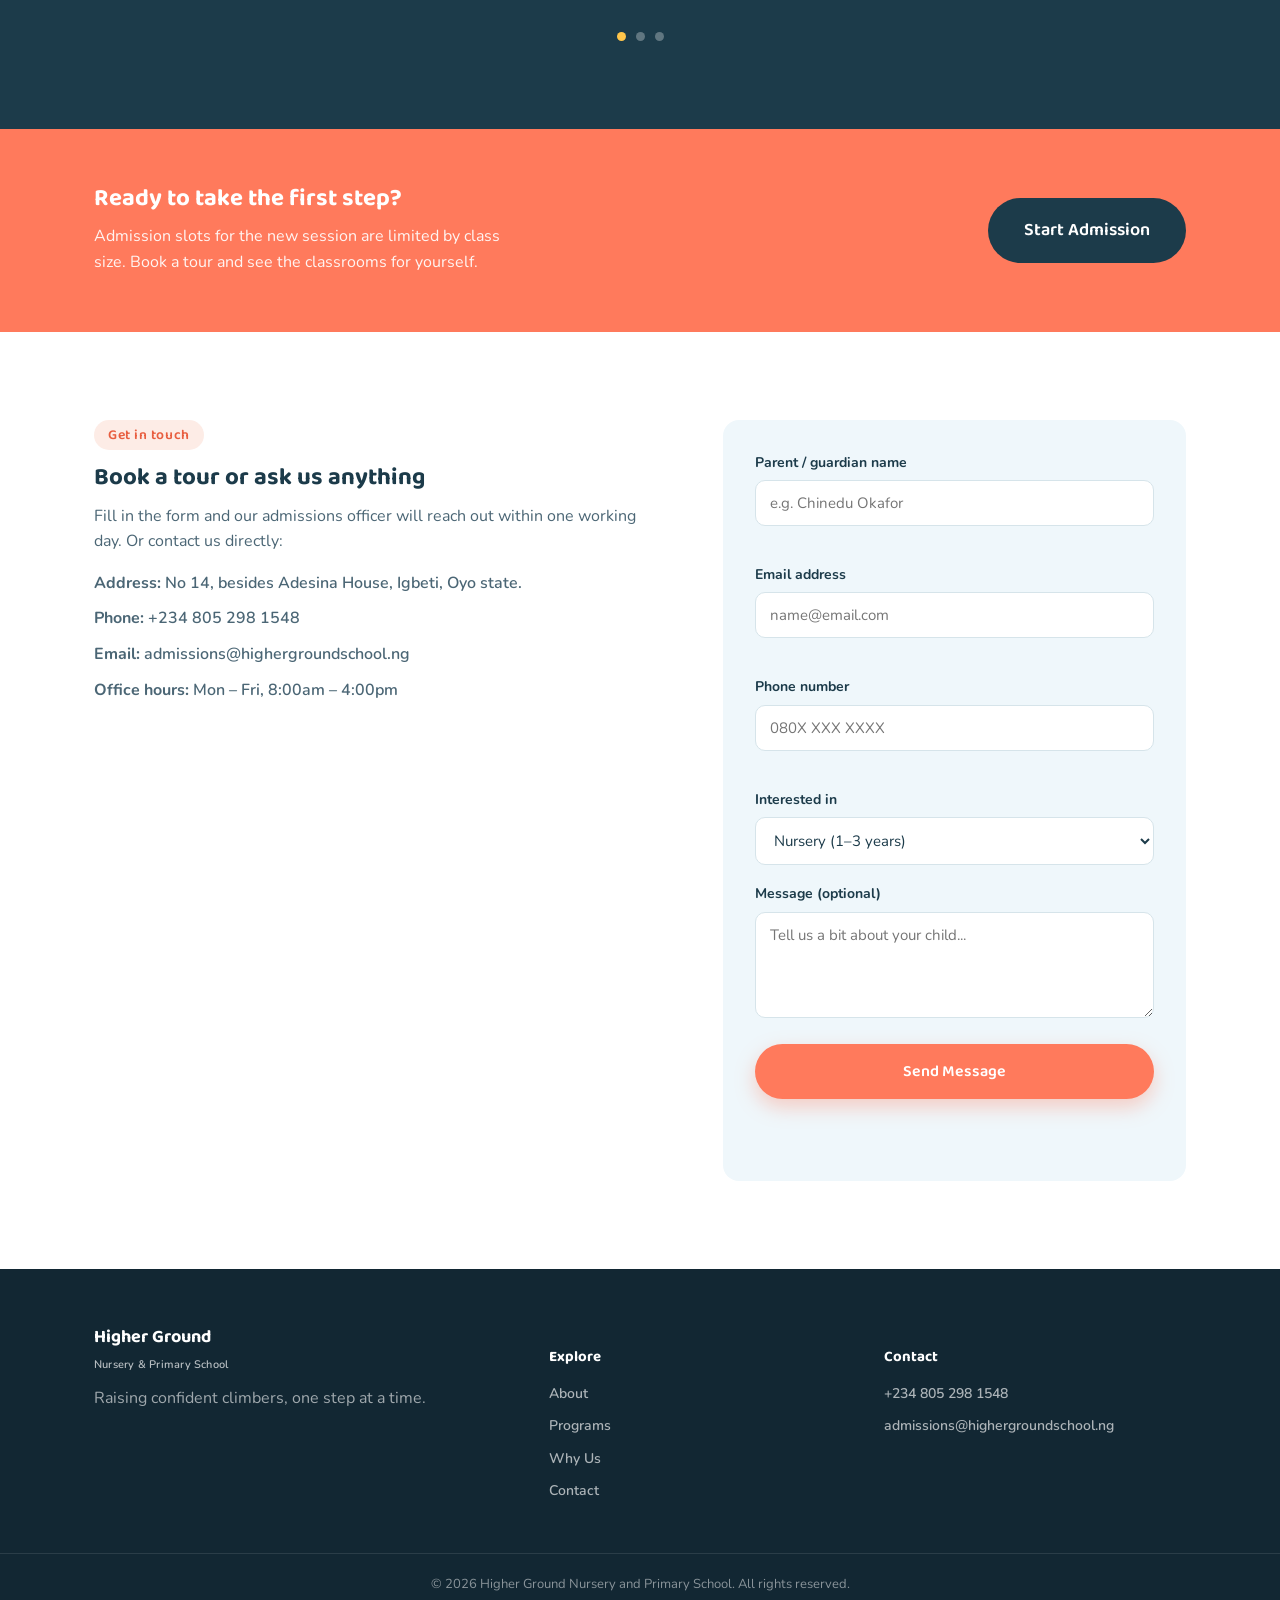
==== commit 165b7b55: "Added upate" ====
--- a/index.html
+++ b/index.html
@@ -228,7 +228,7 @@
         <p>Fill in the form and our admissions officer will reach out within one working day. Or contact us directly:</p>
         <ul class="contact-details">
           <li><strong>Address:</strong> No 14, besides Adesina House, Igbeti, Oyo state.</li>
-          <li><strong>Phone:</strong> +234 805 298 158</li>
+          <li><strong>Phone:</strong> +234 805 298 1548</li>
           <li><strong>Email:</strong> admissions@highergroundschool.ng</li>
           <li><strong>Office hours:</strong> Mon &ndash; Fri, 8:00am &ndash; 4:00pm</li>
         </ul>
@@ -286,7 +286,7 @@
     </div>
     <div class="footer-links">
       <h4>Contact</h4>
-      <a href="tel:+2348000000000">+234 800 000 0000</a>
+      <a href="tel:+234 805 298 1548">+234 805 298 1548</a>
       <a href="mailto:admissions@highergroundschool.ng">admissions@highergroundschool.ng</a>
     </div>
   </div>
